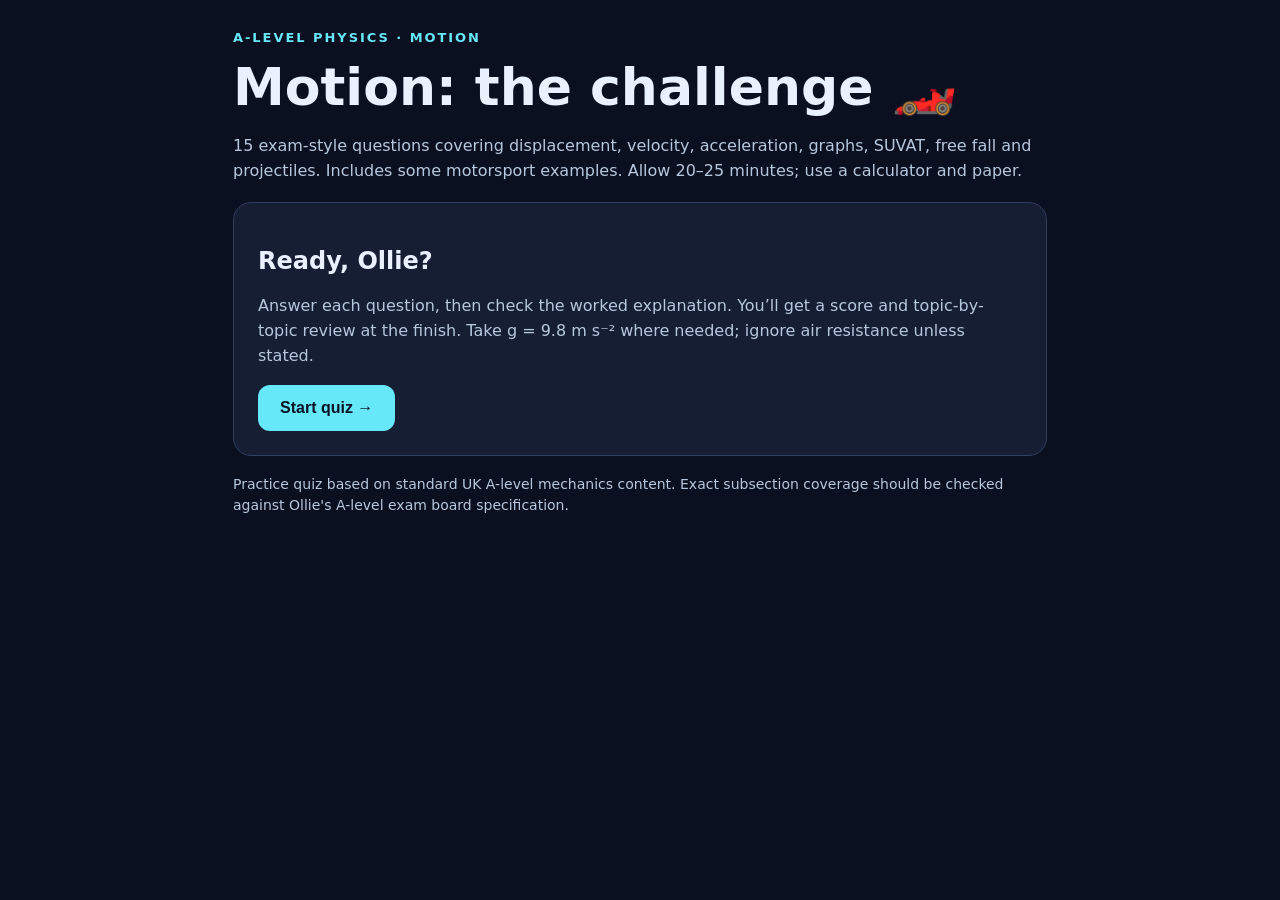
==== index.html @ 250aedac "Add A-level Physics Motion quiz as index.html Co-Authored-By: Claude Opus 5.5 <noreply@anthropic.com" ====
<!doctype html><html lang="en"><head><meta charset="utf-8"><meta name="viewport" content="width=device-width,initial-scale=1"><title>Ollie's A-Level Physics | Motion Quiz</title><style>:root{font-family:system-ui,-apple-system,sans-serif;color:#e9f1ff;background:#0a1020}*{box-sizing:border-box}body{margin:0}main{max-width:850px;margin:auto;padding:30px 18px 80px}.tag{color:#67e8f9;font-size:13px;letter-spacing:.15em;font-weight:800}h1{font-size:clamp(32px,6vw,52px);margin:12px 0}p{line-height:1.55;color:#b7c7dd}.panel{background:#151e33;border:1px solid #31405e;border-radius:18px;padding:24px;margin:18px 0}.question{font-size:21px;font-weight:750;color:white;margin-bottom:18px}.option{display:block;width:100%;text-align:left;border:1px solid #42516b;background:#1c2941;color:#eff6ff;border-radius:12px;padding:15px;margin:10px 0;cursor:pointer;font-size:16px}.option:hover{border-color:#67e8f9}.option.selected{background:#164e63;border-color:#67e8f9}.option:disabled{cursor:default}.option.correct{border-color:#4ade80;background:#123f32}.option.wrong{border-color:#fb7185;background:#4c2338}.button{background:#67e8f9;color:#081224;border:0;border-radius:12px;padding:14px 22px;font-weight:800;cursor:pointer;font-size:16px}.button:disabled{opacity:.35;cursor:default}.muted{font-size:14px}.feedback{padding:15px;background:#0d172a;border-left:4px solid #67e8f9;border-radius:8px;margin:18px 0;line-height:1.6}.progress{height:9px;background:#25324a;border-radius:9px;overflow:hidden}.bar{height:100%;width:0;background:#67e8f9;transition:.2s}.topline{display:flex;justify-content:space-between;gap:15px;align-items:center}.hidden{display:none}#result h2{font-size:38px}.review{padding:14px;border-bottom:1px solid #30405c}.review b{color:#fff}a{color:#67e8f9}</style></head><body><main><div class="tag">A-LEVEL PHYSICS · MOTION</div><h1>Motion: the challenge 🏎️</h1><p>15 exam-style questions covering displacement, velocity, acceleration, graphs, SUVAT, free fall and projectiles. Includes some motorsport examples. Allow 20–25 minutes; use a calculator and paper.</p><div class="panel" id="intro"><h2>Ready, Ollie?</h2><p>Answer each question, then check the worked explanation. You’ll get a score and topic-by-topic review at the finish. Take g = 9.8 m s⁻² where needed; ignore air resistance unless stated.</p><button class="button" onclick="start()">Start quiz →</button></div><div id="play" class="hidden"><div class="topline"><span id="count"></span><span id="score"></span></div><div class="progress"><div class="bar" id="bar"></div></div><section class="panel"><div id="topic" class="tag"></div><div id="question" class="question"></div><div id="options"></div><div id="feedback" class="feedback hidden" aria-live="polite"></div><button class="button" id="next" onclick="next()" disabled>Check answer</button></section></div><div class="panel hidden" id="result"><h2 id="headline"></h2><p id="summary"></p><h3>Question review</h3><div id="review"></div><button class="button" onclick="restart()">Try again ↻</button></div><p class="muted">Practice quiz based on standard UK A-level mechanics content. Exact subsection coverage should be checked against Ollie's A-level exam board specification.</p></main><script>
const qs=[
{t:'Vectors and scalars',q:'A car drives 300 m east, then 400 m north. What is the magnitude of its displacement?',a:['700 m','500 m','100 m','350 m'],c:1,e:'Displacement is a vector. Use Pythagoras: √(300² + 400²) = 500 m; 700 m is the distance travelled.'},
{t:'Average velocity',q:'A runner moves 120 m east in 20 s, then 40 m west in 10 s. What is their average velocity?',a:['5.33 m s⁻¹ east','2.67 m s⁻¹ east','4.00 m s⁻¹ east','2.67 m s⁻¹ west'],c:1,e:'Net displacement = 120 − 40 = 80 m east. Total time = 30 s. Average velocity = 80/30 = 2.67 m s⁻¹ east.'},
{t:'Acceleration',q:'A racing car accelerates uniformly from 8 m s⁻¹ to 32 m s⁻¹ in 6 s. What is its acceleration?',a:['4 m s⁻²','6 m s⁻²','24 m s⁻²','5.33 m s⁻²'],c:0,e:'a = (v − u)/t = (32 − 8)/6 = 4 m s⁻².'},
{t:'Velocity–time graphs',q:'A car travels at 10 m s⁻¹ for 4 s, then accelerates uniformly to 20 m s⁻¹ over the next 6 s. What is the total displacement?',a:['100 m','130 m','160 m','150 m'],c:1,e:'Area under a velocity–time graph gives displacement. First rectangle = 10 × 4 = 40 m. Then trapezium = (10 + 20)/2 × 6 = 90 m. Total = 130 m.'},
{t:'Graph gradients',q:'What does the gradient of a displacement–time graph represent?',a:['Acceleration','Distance','Velocity','Resultant force'],c:2,e:'Gradient = change in displacement / change in time, which is velocity. Its sign gives direction.'},
{t:'SUVAT',q:'A vehicle starts from rest and accelerates uniformly at 3 m s⁻² for 8 s. How far does it travel?',a:['96 m','192 m','24 m','64 m'],c:0,e:'s = ut + ½at² = 0 + ½ × 3 × 8² = 96 m.'},
{t:'Braking distance',q:'A car travelling at 25 m s⁻¹ brakes uniformly at 5 m s⁻². What is its braking distance?',a:['62.5 m','125 m','50 m','100 m'],c:0,e:'v² = u² + 2as. With v = 0 and a = −5: 0 = 625 − 10s, so s = 62.5 m.'},
{t:'Free fall',q:'A stone is released from rest and falls freely for 3.0 s. How far does it fall?',a:['29.4 m','44.1 m','88.2 m','14.7 m'],c:1,e:'s = ½gt² = 0.5 × 9.8 × 3² = 44.1 m.'},
{t:'Vertical motion',q:'A ball is thrown vertically upwards at 19.6 m s⁻¹. How long does it take to reach its highest point?',a:['1.0 s','4.0 s','2.0 s','9.8 s'],c:2,e:'At the top, vertical velocity is zero. v = u + at gives 0 = 19.6 − 9.8t, hence t = 2.0 s.'},
{t:'Projectiles',q:'A ball is launched horizontally at 12 m s⁻¹ from a 19.6 m-high platform. How far horizontally does it travel before landing?',a:['12 m','19.6 m','48 m','24 m'],c:3,e:'Vertical fall: 19.6 = ½ × 9.8 × t², so t = 2 s. Horizontal displacement = 12 × 2 = 24 m.'},
{t:'Projectile components',q:'A projectile is launched at 20 m s⁻¹ at 30° above the horizontal. What is its initial vertical velocity?',a:['17.3 m s⁻¹','10.0 m s⁻¹','20.0 m s⁻¹','5.0 m s⁻¹'],c:1,e:'Vertical component = 20 sin 30° = 10.0 m s⁻¹. Horizontal component would be 20 cos 30°.'},
{t:'Projectile reasoning',q:'For a projectile with no air resistance, which statement is correct at its highest point?',a:['Its velocity and acceleration are both zero','Its horizontal velocity is zero','Its vertical velocity is zero but its acceleration is downward','Its acceleration changes direction'],c:2,e:'Vertical velocity is momentarily zero, but horizontal velocity remains constant. Acceleration is still 9.8 m s⁻² downward.'},
{t:'Interpreting motion',q:'A velocity–time graph is a straight line sloping down from +12 m s⁻¹ to −4 m s⁻¹ over 8 s. What is the acceleration?',a:['−2 m s⁻²','+2 m s⁻²','−1 m s⁻²','+1 m s⁻²'],c:0,e:'Gradient = (−4 − 12)/8 = −2 m s⁻². Negative velocity at the end indicates motion in the opposite direction.'},
{t:'Two-stage motion',q:'An F1 car accelerates uniformly from 10 to 30 m s⁻¹ over 100 m. What is its acceleration?',a:['2 m s⁻²','8 m s⁻²','4 m s⁻²','6 m s⁻²'],c:2,e:'v² = u² + 2as, so a = (30² − 10²)/(2 × 100) = 800/200 = 4 m s⁻².'},
{t:'Motion assumptions',q:'Which situation allows the constant-acceleration SUVAT equations to be used directly over the entire interval?',a:['A car with acceleration increasing steadily','A ball falling with significant changing air resistance','A vehicle travelling around a circular track at constant speed','A trolley moving along a straight track with constant acceleration'],c:3,e:'The SUVAT equations require constant acceleration over the interval. Constant speed around a curve still involves changing velocity direction.'}
];let i=0,chosen=null,checked=false,points=0,answers=[];function start(){document.getElementById('intro').classList.add('hidden');document.getElementById('play').classList.remove('hidden');render()}function render(){let x=qs[i];chosen=null;checked=false;document.getElementById('count').textContent=`Question ${i+1} of ${qs.length}`;document.getElementById('score').textContent=`Score: ${points}`;document.getElementById('bar').style.width=`${i/qs.length*100}%`;document.getElementById('topic').textContent=x.t;document.getElementById('question').textContent=x.q;document.getElementById('options').innerHTML='';x.a.forEach((a,j)=>{let b=document.createElement('button');b.className='option';b.textContent=String.fromCharCode(65+j)+'. '+a;b.onclick=()=>{if(checked)return;chosen=j;document.querySelectorAll('.option').forEach(z=>z.classList.remove('selected'));b.classList.add('selected');document.getElementById('next').disabled=false};document.getElementById('options').appendChild(b)});document.getElementById('feedback').classList.add('hidden');let n=document.getElementById('next');n.textContent='Check answer';n.disabled=true}function next(){if(!checked){checked=true;let x=qs[i],ok=chosen===x.c;if(ok)points++;answers.push({x,chosen,ok});document.querySelectorAll('.option').forEach((b,j)=>{b.disabled=true;if(j===x.c)b.classList.add('correct');else if(j===chosen)b.classList.add('wrong')});let f=document.getElementById('feedback');f.textContent=(ok?'✓ Correct! ':'✗ Not quite. ')+x.e;f.classList.remove('hidden');document.getElementById('score').textContent=`Score: ${points}`;document.getElementById('next').textContent=i===qs.length-1?'View results →':'Next question →'}else{if(++i===qs.length)finish();else render()}}function finish(){document.getElementById('play').classList.add('hidden');document.getElementById('result').classList.remove('hidden');document.getElementById('headline').textContent=`${points} / ${qs.length} · ${Math.round(points/qs.length*100)}%`;document.getElementById('summary').textContent=points>=13?'Excellent command of the topic. Review any missed explanations.':points>=10?'Strong effort. Review the missed topics and retry.':'Good diagnostic practice. Revisit the worked explanations and have another go.';document.getElementById('review').innerHTML=answers.map((r,j)=>`<div class="review"><b>${r.ok?'✓':'✗'} Q${j+1} — ${r.x.t}</b><p>${r.x.q}</p><p>Your answer: ${r.x.a[r.chosen]}<br>Correct answer: ${r.x.a[r.x.c]}</p><p>${r.x.e}</p></div>`).join('');window.scrollTo(0,0)}function restart(){i=0;chosen=null;checked=false;points=0;answers=[];document.getElementById('result').classList.add('hidden');document.getElementById('play').classList.remove('hidden');render();window.scrollTo(0,0)}
</script></body></html>
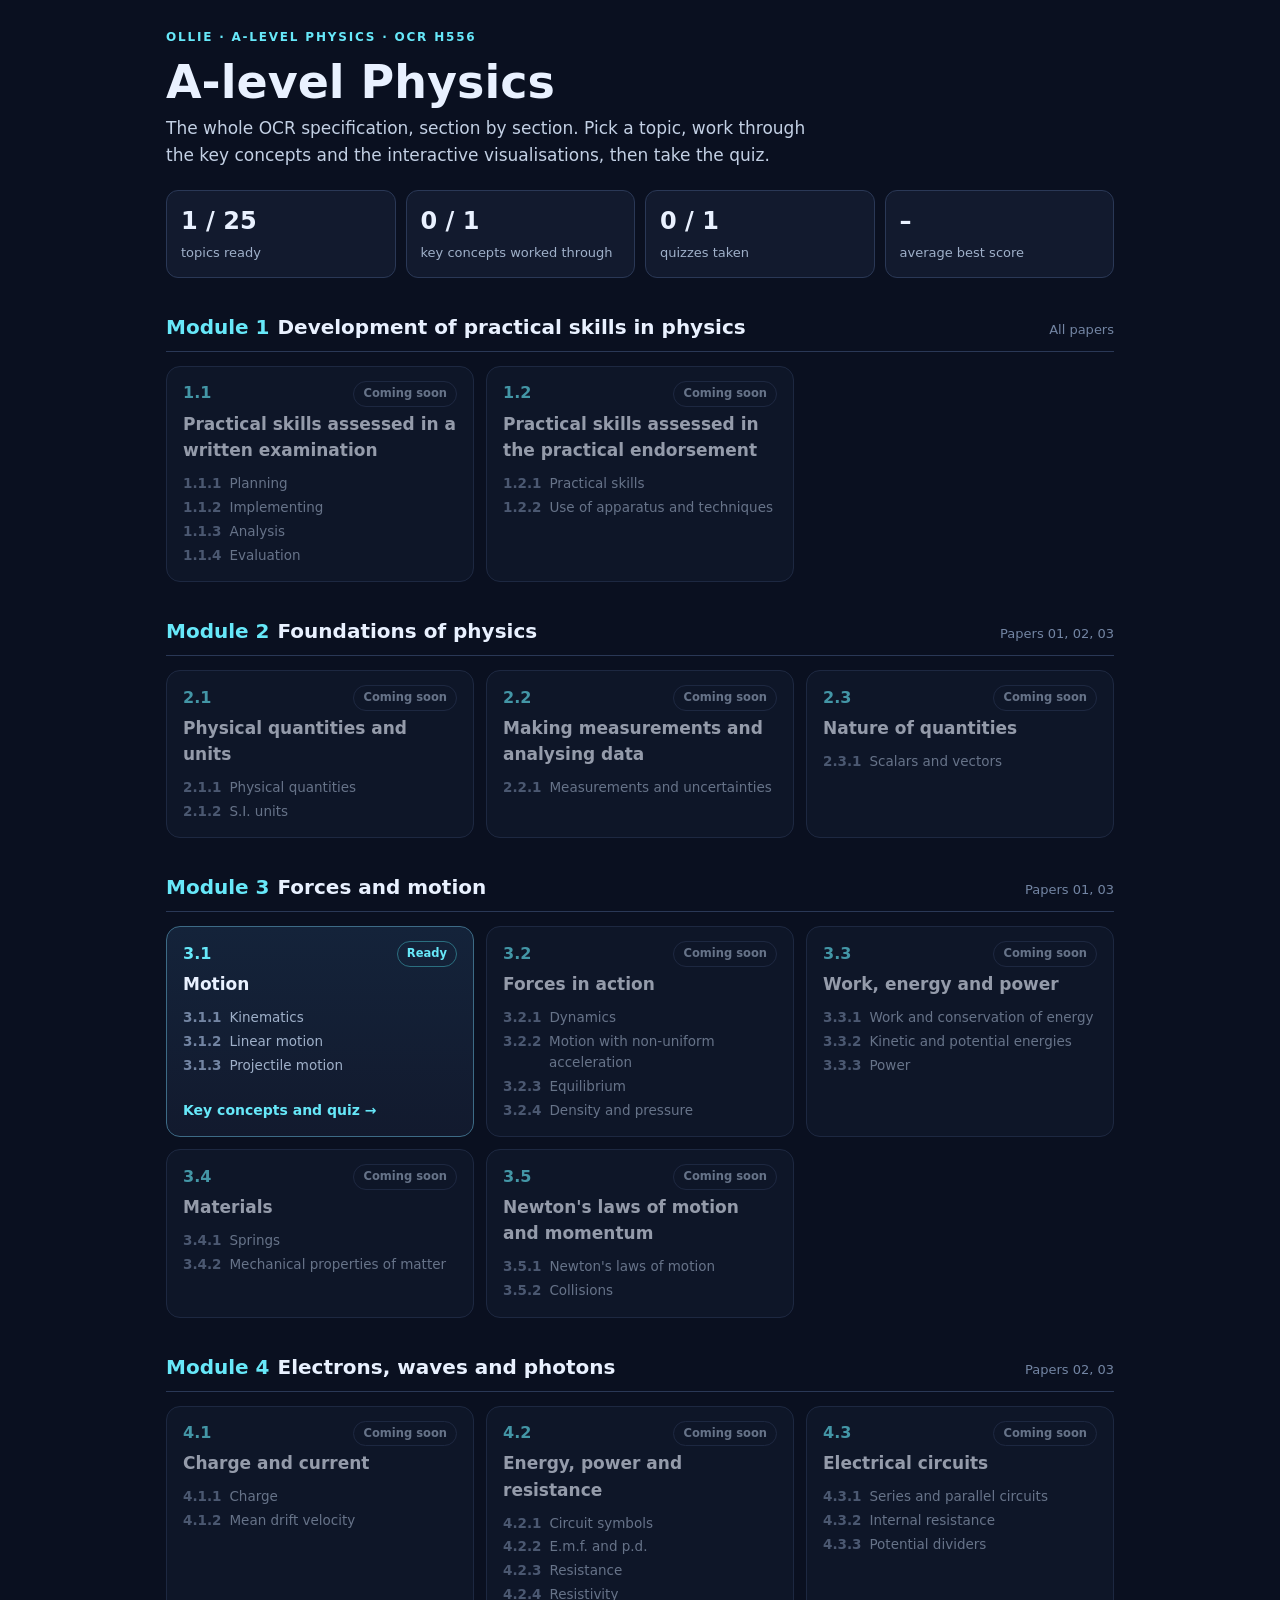
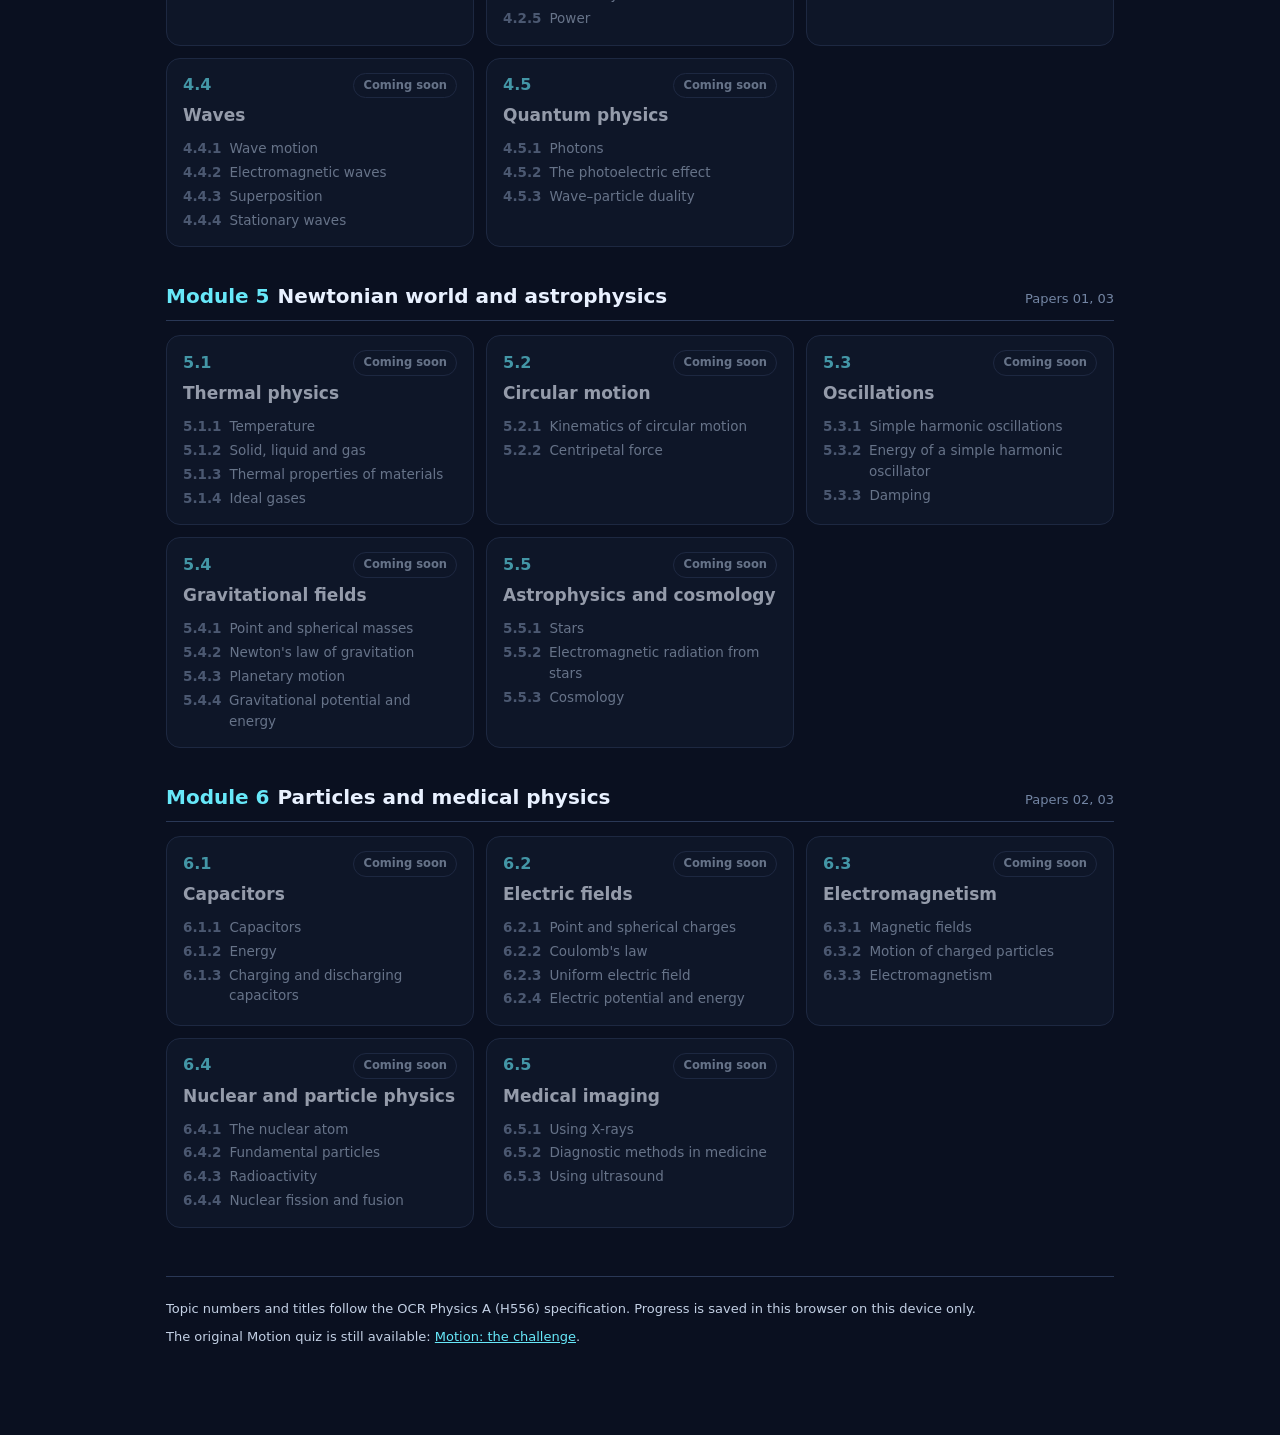
==== commit b2c10b13: "Add Physics syllabus site with 3.1 Motion pilot Replace the single quiz page with a syllabus home pa" ====
--- a/index.html
+++ b/index.html
@@ -1,19 +1,28 @@
-<!doctype html><html lang="en"><head><meta charset="utf-8"><meta name="viewport" content="width=device-width,initial-scale=1"><title>Ollie's A-Level Physics | Motion Quiz</title><style>:root{font-family:system-ui,-apple-system,sans-serif;color:#e9f1ff;background:#0a1020}*{box-sizing:border-box}body{margin:0}main{max-width:850px;margin:auto;padding:30px 18px 80px}.tag{color:#67e8f9;font-size:13px;letter-spacing:.15em;font-weight:800}h1{font-size:clamp(32px,6vw,52px);margin:12px 0}p{line-height:1.55;color:#b7c7dd}.panel{background:#151e33;border:1px solid #31405e;border-radius:18px;padding:24px;margin:18px 0}.question{font-size:21px;font-weight:750;color:white;margin-bottom:18px}.option{display:block;width:100%;text-align:left;border:1px solid #42516b;background:#1c2941;color:#eff6ff;border-radius:12px;padding:15px;margin:10px 0;cursor:pointer;font-size:16px}.option:hover{border-color:#67e8f9}.option.selected{background:#164e63;border-color:#67e8f9}.option:disabled{cursor:default}.option.correct{border-color:#4ade80;background:#123f32}.option.wrong{border-color:#fb7185;background:#4c2338}.button{background:#67e8f9;color:#081224;border:0;border-radius:12px;padding:14px 22px;font-weight:800;cursor:pointer;font-size:16px}.button:disabled{opacity:.35;cursor:default}.muted{font-size:14px}.feedback{padding:15px;background:#0d172a;border-left:4px solid #67e8f9;border-radius:8px;margin:18px 0;line-height:1.6}.progress{height:9px;background:#25324a;border-radius:9px;overflow:hidden}.bar{height:100%;width:0;background:#67e8f9;transition:.2s}.topline{display:flex;justify-content:space-between;gap:15px;align-items:center}.hidden{display:none}#result h2{font-size:38px}.review{padding:14px;border-bottom:1px solid #30405c}.review b{color:#fff}a{color:#67e8f9}</style></head><body><main><div class="tag">A-LEVEL PHYSICS · MOTION</div><h1>Motion: the challenge 🏎️</h1><p>15 exam-style questions covering displacement, velocity, acceleration, graphs, SUVAT, free fall and projectiles. Includes some motorsport examples. Allow 20–25 minutes; use a calculator and paper.</p><div class="panel" id="intro"><h2>Ready, Ollie?</h2><p>Answer each question, then check the worked explanation. You’ll get a score and topic-by-topic review at the finish. Take g = 9.8 m s⁻² where needed; ignore air resistance unless stated.</p><button class="button" onclick="start()">Start quiz →</button></div><div id="play" class="hidden"><div class="topline"><span id="count"></span><span id="score"></span></div><div class="progress"><div class="bar" id="bar"></div></div><section class="panel"><div id="topic" class="tag"></div><div id="question" class="question"></div><div id="options"></div><div id="feedback" class="feedback hidden" aria-live="polite"></div><button class="button" id="next" onclick="next()" disabled>Check answer</button></section></div><div class="panel hidden" id="result"><h2 id="headline"></h2><p id="summary"></p><h3>Question review</h3><div id="review"></div><button class="button" onclick="restart()">Try again ↻</button></div><p class="muted">Practice quiz based on standard UK A-level mechanics content. Exact subsection coverage should be checked against Ollie's A-level exam board specification.</p></main><script>
-const qs=[
-{t:'Vectors and scalars',q:'A car drives 300 m east, then 400 m north. What is the magnitude of its displacement?',a:['700 m','500 m','100 m','350 m'],c:1,e:'Displacement is a vector. Use Pythagoras: √(300² + 400²) = 500 m; 700 m is the distance travelled.'},
-{t:'Average velocity',q:'A runner moves 120 m east in 20 s, then 40 m west in 10 s. What is their average velocity?',a:['5.33 m s⁻¹ east','2.67 m s⁻¹ east','4.00 m s⁻¹ east','2.67 m s⁻¹ west'],c:1,e:'Net displacement = 120 − 40 = 80 m east. Total time = 30 s. Average velocity = 80/30 = 2.67 m s⁻¹ east.'},
-{t:'Acceleration',q:'A racing car accelerates uniformly from 8 m s⁻¹ to 32 m s⁻¹ in 6 s. What is its acceleration?',a:['4 m s⁻²','6 m s⁻²','24 m s⁻²','5.33 m s⁻²'],c:0,e:'a = (v − u)/t = (32 − 8)/6 = 4 m s⁻².'},
-{t:'Velocity–time graphs',q:'A car travels at 10 m s⁻¹ for 4 s, then accelerates uniformly to 20 m s⁻¹ over the next 6 s. What is the total displacement?',a:['100 m','130 m','160 m','150 m'],c:1,e:'Area under a velocity–time graph gives displacement. First rectangle = 10 × 4 = 40 m. Then trapezium = (10 + 20)/2 × 6 = 90 m. Total = 130 m.'},
-{t:'Graph gradients',q:'What does the gradient of a displacement–time graph represent?',a:['Acceleration','Distance','Velocity','Resultant force'],c:2,e:'Gradient = change in displacement / change in time, which is velocity. Its sign gives direction.'},
-{t:'SUVAT',q:'A vehicle starts from rest and accelerates uniformly at 3 m s⁻² for 8 s. How far does it travel?',a:['96 m','192 m','24 m','64 m'],c:0,e:'s = ut + ½at² = 0 + ½ × 3 × 8² = 96 m.'},
-{t:'Braking distance',q:'A car travelling at 25 m s⁻¹ brakes uniformly at 5 m s⁻². What is its braking distance?',a:['62.5 m','125 m','50 m','100 m'],c:0,e:'v² = u² + 2as. With v = 0 and a = −5: 0 = 625 − 10s, so s = 62.5 m.'},
-{t:'Free fall',q:'A stone is released from rest and falls freely for 3.0 s. How far does it fall?',a:['29.4 m','44.1 m','88.2 m','14.7 m'],c:1,e:'s = ½gt² = 0.5 × 9.8 × 3² = 44.1 m.'},
-{t:'Vertical motion',q:'A ball is thrown vertically upwards at 19.6 m s⁻¹. How long does it take to reach its highest point?',a:['1.0 s','4.0 s','2.0 s','9.8 s'],c:2,e:'At the top, vertical velocity is zero. v = u + at gives 0 = 19.6 − 9.8t, hence t = 2.0 s.'},
-{t:'Projectiles',q:'A ball is launched horizontally at 12 m s⁻¹ from a 19.6 m-high platform. How far horizontally does it travel before landing?',a:['12 m','19.6 m','48 m','24 m'],c:3,e:'Vertical fall: 19.6 = ½ × 9.8 × t², so t = 2 s. Horizontal displacement = 12 × 2 = 24 m.'},
-{t:'Projectile components',q:'A projectile is launched at 20 m s⁻¹ at 30° above the horizontal. What is its initial vertical velocity?',a:['17.3 m s⁻¹','10.0 m s⁻¹','20.0 m s⁻¹','5.0 m s⁻¹'],c:1,e:'Vertical component = 20 sin 30° = 10.0 m s⁻¹. Horizontal component would be 20 cos 30°.'},
-{t:'Projectile reasoning',q:'For a projectile with no air resistance, which statement is correct at its highest point?',a:['Its velocity and acceleration are both zero','Its horizontal velocity is zero','Its vertical velocity is zero but its acceleration is downward','Its acceleration changes direction'],c:2,e:'Vertical velocity is momentarily zero, but horizontal velocity remains constant. Acceleration is still 9.8 m s⁻² downward.'},
-{t:'Interpreting motion',q:'A velocity–time graph is a straight line sloping down from +12 m s⁻¹ to −4 m s⁻¹ over 8 s. What is the acceleration?',a:['−2 m s⁻²','+2 m s⁻²','−1 m s⁻²','+1 m s⁻²'],c:0,e:'Gradient = (−4 − 12)/8 = −2 m s⁻². Negative velocity at the end indicates motion in the opposite direction.'},
-{t:'Two-stage motion',q:'An F1 car accelerates uniformly from 10 to 30 m s⁻¹ over 100 m. What is its acceleration?',a:['2 m s⁻²','8 m s⁻²','4 m s⁻²','6 m s⁻²'],c:2,e:'v² = u² + 2as, so a = (30² − 10²)/(2 × 100) = 800/200 = 4 m s⁻².'},
-{t:'Motion assumptions',q:'Which situation allows the constant-acceleration SUVAT equations to be used directly over the entire interval?',a:['A car with acceleration increasing steadily','A ball falling with significant changing air resistance','A vehicle travelling around a circular track at constant speed','A trolley moving along a straight track with constant acceleration'],c:3,e:'The SUVAT equations require constant acceleration over the interval. Constant speed around a curve still involves changing velocity direction.'}
-];let i=0,chosen=null,checked=false,points=0,answers=[];function start(){document.getElementById('intro').classList.add('hidden');document.getElementById('play').classList.remove('hidden');render()}function render(){let x=qs[i];chosen=null;checked=false;document.getElementById('count').textContent=`Question ${i+1} of ${qs.length}`;document.getElementById('score').textContent=`Score: ${points}`;document.getElementById('bar').style.width=`${i/qs.length*100}%`;document.getElementById('topic').textContent=x.t;document.getElementById('question').textContent=x.q;document.getElementById('options').innerHTML='';x.a.forEach((a,j)=>{let b=document.createElement('button');b.className='option';b.textContent=String.fromCharCode(65+j)+'. '+a;b.onclick=()=>{if(checked)return;chosen=j;document.querySelectorAll('.option').forEach(z=>z.classList.remove('selected'));b.classList.add('selected');document.getElementById('next').disabled=false};document.getElementById('options').appendChild(b)});document.getElementById('feedback').classList.add('hidden');let n=document.getElementById('next');n.textContent='Check answer';n.disabled=true}function next(){if(!checked){checked=true;let x=qs[i],ok=chosen===x.c;if(ok)points++;answers.push({x,chosen,ok});document.querySelectorAll('.option').forEach((b,j)=>{b.disabled=true;if(j===x.c)b.classList.add('correct');else if(j===chosen)b.classList.add('wrong')});let f=document.getElementById('feedback');f.textContent=(ok?'✓ Correct! ':'✗ Not quite. ')+x.e;f.classList.remove('hidden');document.getElementById('score').textContent=`Score: ${points}`;document.getElementById('next').textContent=i===qs.length-1?'View results →':'Next question →'}else{if(++i===qs.length)finish();else render()}}function finish(){document.getElementById('play').classList.add('hidden');document.getElementById('result').classList.remove('hidden');document.getElementById('headline').textContent=`${points} / ${qs.length} · ${Math.round(points/qs.length*100)}%`;document.getElementById('summary').textContent=points>=13?'Excellent command of the topic. Review any missed explanations.':points>=10?'Strong effort. Review the missed topics and retry.':'Good diagnostic practice. Revisit the worked explanations and have another go.';document.getElementById('review').innerHTML=answers.map((r,j)=>`<div class="review"><b>${r.ok?'✓':'✗'} Q${j+1} — ${r.x.t}</b><p>${r.x.q}</p><p>Your answer: ${r.x.a[r.chosen]}<br>Correct answer: ${r.x.a[r.x.c]}</p><p>${r.x.e}</p></div>`).join('');window.scrollTo(0,0)}function restart(){i=0;chosen=null;checked=false;points=0;answers=[];document.getElementById('result').classList.add('hidden');document.getElementById('play').classList.remove('hidden');render();window.scrollTo(0,0)}
-</script></body></html>
+<!doctype html>
+<html lang="en">
+<head>
+<meta charset="utf-8">
+<meta name="viewport" content="width=device-width,initial-scale=1">
+<title>Ollie’s A-level Physics</title>
+<meta name="description" content="A-level Physics (OCR H556) key concepts, interactive motorsport visualisations and quizzes, topic by topic.">
+<link rel="stylesheet" href="assets/css/site.css">
+</head>
+<body>
+<main class="wrap">
+  <header>
+    <div class="tag">Ollie · A-level Physics · OCR H556</div>
+    <h1>A-level Physics</h1>
+    <p class="lede">The whole OCR specification, section by section. Pick a topic, work through the key concepts and the interactive visualisations, then take the quiz.</p>
+    <div id="summary" class="summary"></div>
+  </header>
+  <div id="syllabus"></div>
+  <footer>
+    <p>Topic numbers and titles follow the OCR Physics A (H556) specification. Progress is saved in this browser on this device only.</p>
+    <p>The original Motion quiz is still available: <a href="archive/motion-quiz-v1.html">Motion: the challenge</a>.</p>
+  </footer>
+</main>
+<script src="assets/js/core.js"></script>
+<script src="assets/js/syllabus.js"></script>
+<script src="assets/js/home.js"></script>
+</body>
+</html>
--- a/assets/css/site.css
+++ b/assets/css/site.css
@@ -0,0 +1,182 @@
+/* Ollie Learning – shared styles. Dark "telemetry" theme. */
+:root {
+  --bg: #0a1020;
+  --panel: #121a2e;
+  --panel-2: #18233c;
+  --inset: #0b1322;
+  --line: #2a3856;
+  --text: #e9f1ff;
+  --muted: #9fb0c9;
+  --dim: #7385a3;
+  --accent: #67e8f9;
+  --amber: #fbbf24;
+  --good: #4ade80;
+  --bad: #fb7185;
+  --violet: #a78bfa;
+  --radius: 14px;
+  font-family: system-ui, -apple-system, "Segoe UI", Roboto, sans-serif;
+  color: var(--text);
+  background: var(--bg);
+}
+* { box-sizing: border-box; }
+html { scroll-behavior: smooth; }
+@media (prefers-reduced-motion: reduce) { html { scroll-behavior: auto; } }
+body { margin: 0; background: var(--bg); line-height: 1.55; }
+a { color: var(--accent); }
+.wrap { max-width: 980px; margin: 0 auto; padding: 28px 16px 80px; }
+.tag { color: var(--accent); font-size: 12px; letter-spacing: .15em; font-weight: 800; text-transform: uppercase; }
+h1 { font-size: clamp(30px, 6vw, 46px); line-height: 1.1; margin: 10px 0 8px; }
+h2 { font-size: 24px; margin: 40px 0 6px; }
+h3 { font-size: 19px; margin: 0 0 8px; }
+p { color: #c3d0e4; margin: 8px 0; }
+.lede { font-size: 17px; max-width: 62ch; }
+.muted { color: var(--muted); font-size: 14px; }
+.num { font-variant-numeric: tabular-nums; }
+
+/* buttons */
+.btn { display: inline-flex; align-items: center; gap: 6px; background: var(--accent); color: #06111f; border: 0; border-radius: 10px; padding: 11px 18px; font: inherit; font-weight: 800; cursor: pointer; text-decoration: none; }
+.btn:disabled { opacity: .35; cursor: default; }
+.btn.ghost { background: transparent; color: var(--text); border: 1px solid var(--line); font-weight: 650; }
+.btn.small { padding: 7px 12px; font-size: 14px; border-radius: 8px; }
+.btn:focus-visible, a:focus-visible, button:focus-visible, input:focus-visible, textarea:focus-visible { outline: 2px solid var(--amber); outline-offset: 2px; }
+
+/* ---------- home ---------- */
+.summary { display: grid; grid-template-columns: repeat(auto-fit, minmax(150px, 1fr)); gap: 10px; margin: 22px 0 6px; }
+.stat { background: var(--panel); border: 1px solid var(--line); border-radius: 12px; padding: 12px 14px; }
+.stat b { display: block; font-size: 24px; font-variant-numeric: tabular-nums; }
+.stat span { color: var(--muted); font-size: 13px; }
+.module { margin-top: 34px; }
+.module-head { display: flex; justify-content: space-between; align-items: baseline; gap: 12px; flex-wrap: wrap; border-bottom: 1px solid var(--line); padding-bottom: 8px; }
+.module-head h2 { margin: 0; font-size: 20px; }
+.module-head h2 span { color: var(--accent); margin-right: 8px; }
+.module-head small { color: var(--dim); font-size: 13px; }
+.topics { display: grid; grid-template-columns: repeat(auto-fill, minmax(280px, 1fr)); gap: 12px; margin-top: 14px; }
+.topic { display: flex; flex-direction: column; background: var(--panel); border: 1px solid var(--line); border-radius: var(--radius); padding: 14px 16px; color: inherit; text-decoration: none; }
+.topic.live { border-color: #3d6b86; background: linear-gradient(180deg, #14233a, var(--panel)); }
+.topic.live:hover { border-color: var(--accent); }
+.topic.soon { opacity: .62; }
+.topic-top { display: flex; justify-content: space-between; align-items: center; gap: 8px; }
+.topic-num { color: var(--accent); font-weight: 800; font-variant-numeric: tabular-nums; }
+.topic h3 { font-size: 17px; margin: 4px 0 8px; }
+.topic ul { list-style: none; margin: 0; padding: 0; color: var(--muted); font-size: 13.5px; flex: 1; }
+.topic li { display: flex; gap: 8px; padding: 1.5px 0; }
+.topic li b { color: var(--dim); font-weight: 600; font-variant-numeric: tabular-nums; min-width: 38px; }
+.topic-foot { margin-top: 12px; font-size: 14px; font-weight: 700; color: var(--accent); }
+.pill { font-size: 11.5px; font-weight: 700; padding: 3px 9px; border-radius: 99px; border: 1px solid var(--line); color: var(--muted); white-space: nowrap; }
+.pill.read { color: var(--amber); border-color: #6b5a22; }
+.pill.done { color: var(--good); border-color: #256b45; }
+.pill.new { color: var(--accent); border-color: #2b6f80; }
+footer { margin-top: 48px; color: var(--dim); font-size: 13px; border-top: 1px solid var(--line); padding-top: 14px; }
+
+/* ---------- topic page ---------- */
+.crumb { font-size: 14px; }
+.crumb a { text-decoration: none; }
+.tabs { display: flex; gap: 6px; margin: 20px 0 0; border-bottom: 1px solid var(--line); }
+.tab { background: none; border: 0; color: var(--muted); font: inherit; font-weight: 750; padding: 11px 16px; cursor: pointer; border-bottom: 3px solid transparent; margin-bottom: -1px; }
+.tab[aria-selected="true"] { color: var(--text); border-bottom-color: var(--accent); }
+.subnav { display: flex; gap: 8px; flex-wrap: wrap; margin: 18px 0 0; }
+.subnav a { text-decoration: none; font-size: 14px; border: 1px solid var(--line); border-radius: 99px; padding: 5px 12px; color: var(--text); }
+.subnav a b { color: var(--accent); }
+.section > h2 { scroll-margin-top: 16px; }
+.section > h2 span { color: var(--accent); margin-right: 8px; }
+.block { background: var(--panel); border: 1px solid var(--line); border-radius: var(--radius); padding: 20px; margin: 16px 0; }
+.block ul { margin: 8px 0; padding-left: 20px; color: #c3d0e4; }
+.block li { margin: 5px 0; }
+.block li b, .block p b { color: var(--text); }
+.refs { display: flex; gap: 6px; flex-wrap: wrap; margin: 0 0 10px; }
+.ref { font-size: 11.5px; font-weight: 700; color: var(--accent); border: 1px solid #2b6f80; border-radius: 6px; padding: 2px 7px; cursor: help; font-variant-numeric: tabular-nums; }
+details.spec { margin: 0 0 10px; font-size: 13.5px; color: var(--muted); }
+details.spec summary { cursor: pointer; color: var(--dim); }
+details.spec ul { margin: 6px 0 0; }
+.eqn { background: var(--inset); border: 1px solid var(--line); border-radius: 10px; padding: 12px 16px; margin: 12px 0; font-size: 18px; display: flex; flex-wrap: wrap; gap: 8px 30px; align-items: center; }
+.eqn small { font-size: 13px; color: var(--muted); font-family: system-ui, sans-serif; }
+.mth { font-family: "Cambria Math", Cambria, "STIX Two Math", Georgia, "Times New Roman", serif; white-space: nowrap; font-size: 1.06em; }
+.mth sub, .mth sup { font-size: .72em; line-height: 0; }
+.example { background: var(--inset); border-left: 3px solid var(--amber); border-radius: 8px; padding: 12px 16px; margin: 14px 0 4px; }
+.example h4 { margin: 0 0 6px; font-size: 13px; letter-spacing: .1em; text-transform: uppercase; color: var(--amber); }
+.example p { margin: 5px 0; }
+.traps { border-left: 3px solid var(--bad); background: #1c1626; border-radius: 8px; padding: 10px 16px; margin: 14px 0 0; }
+.traps h4 { margin: 0 0 4px; font-size: 13px; letter-spacing: .1em; text-transform: uppercase; color: var(--bad); }
+.traps ul { margin: 4px 0; }
+table.cmp { width: 100%; border-collapse: collapse; font-size: 14.5px; margin: 10px 0; }
+table.cmp th, table.cmp td { text-align: left; padding: 7px 10px; border-bottom: 1px solid var(--line); vertical-align: top; }
+table.cmp th { color: var(--muted); font-size: 12px; text-transform: uppercase; letter-spacing: .06em; }
+.table-scroll { overflow-x: auto; }
+.diagram { background: var(--inset); border: 1px solid var(--line); border-radius: 10px; padding: 8px; margin: 12px 0; }
+.diagram svg { display: block; width: 100%; max-width: 600px; height: auto; margin: 0 auto; }
+.done-bar { display: flex; flex-wrap: wrap; gap: 12px; align-items: center; justify-content: space-between; background: var(--panel-2); border: 1px solid var(--line); border-radius: var(--radius); padding: 16px 20px; margin-top: 26px; }
+.done-bar label { display: flex; gap: 10px; align-items: center; font-weight: 650; cursor: pointer; }
+.done-bar input { width: 20px; height: 20px; accent-color: var(--accent); }
+
+/* ---------- visualisations ---------- */
+.viz { background: var(--inset); border: 1px solid var(--line); border-radius: 12px; padding: 14px; margin: 16px 0 6px; }
+.viz-head { display: flex; align-items: center; gap: 10px; flex-wrap: wrap; }
+.viz-tag { font-size: 10.5px; letter-spacing: .14em; text-transform: uppercase; font-weight: 800; color: #06111f; background: var(--accent); border-radius: 5px; padding: 2px 7px; }
+.viz-hint { font-size: 14px; color: var(--muted); margin: 6px 0 10px; }
+.viz-canvas { width: 100%; }
+.viz-canvas canvas { display: block; width: 100%; border-radius: 8px; }
+.viz-player { display: flex; align-items: center; gap: 10px; margin-top: 10px; }
+.viz-player input[type=range] { flex: 1; }
+.viz-controls { display: grid; grid-template-columns: repeat(auto-fit, minmax(220px, 1fr)); gap: 8px 22px; margin-top: 12px; }
+.ctl { display: grid; grid-template-columns: 1fr auto; gap: 2px 8px; font-size: 13.5px; }
+.ctl span { color: var(--muted); }
+.ctl output { color: var(--text); font-variant-numeric: tabular-nums; font-weight: 650; }
+.ctl input { grid-column: 1 / -1; width: 100%; }
+input[type=range] { accent-color: var(--accent); height: 22px; }
+.viz-toggles { display: flex; gap: 6px 18px; flex-wrap: wrap; margin-top: 10px; font-size: 13.5px; color: var(--muted); }
+.viz-toggles label { display: flex; gap: 6px; align-items: center; cursor: pointer; }
+.viz-toggles input { accent-color: var(--accent); width: 16px; height: 16px; }
+.viz-buttons { display: flex; gap: 8px; flex-wrap: wrap; margin-top: 10px; }
+.viz-read { display: grid; grid-template-columns: repeat(auto-fit, minmax(130px, 1fr)); gap: 8px; margin-top: 12px; }
+.tile { background: var(--panel); border: 1px solid var(--line); border-radius: 9px; padding: 7px 10px; }
+.tile span { display: block; font-size: 11.5px; color: var(--muted); }
+.tile b { font-size: 16px; font-variant-numeric: tabular-nums; }
+.viz-note { font-size: 14px; color: #c3d0e4; margin: 10px 2px 0; min-height: 1.5em; }
+
+/* ---------- quiz ---------- */
+.quiz-panel { background: var(--panel); border: 1px solid var(--line); border-radius: var(--radius); padding: 22px; margin: 18px 0; }
+.quiz-top { display: flex; justify-content: space-between; gap: 12px; font-size: 14px; color: var(--muted); margin-top: 18px; }
+.progress { height: 8px; background: #25324a; border-radius: 8px; overflow: hidden; margin-top: 8px; }
+.progress div { height: 100%; width: 0; background: var(--accent); transition: width .2s; }
+.q-meta { display: flex; gap: 8px; flex-wrap: wrap; align-items: center; margin-bottom: 10px; }
+.q-kind { font-size: 11.5px; font-weight: 800; letter-spacing: .1em; text-transform: uppercase; color: var(--amber); }
+.q-text { font-size: 18.5px; font-weight: 650; color: #fff; margin: 0 0 14px; }
+.q-text p { color: #fff; margin: 0 0 8px; }
+.q-fig { background: var(--inset); border: 1px solid var(--line); border-radius: 10px; padding: 8px; margin: 0 0 14px; max-width: 460px; }
+.q-fig svg { display: block; width: 100%; height: auto; }
+.opt { display: block; width: 100%; text-align: left; border: 1px solid #42516b; background: #1c2941; color: #eff6ff; border-radius: 11px; padding: 13px 14px; margin: 9px 0; cursor: pointer; font: inherit; }
+.opt:hover:not(:disabled) { border-color: var(--accent); }
+.opt.sel { background: #164e63; border-color: var(--accent); }
+.opt:disabled { cursor: default; }
+.opt.right { border-color: var(--good); background: #123f32; }
+.opt.wrong { border-color: var(--bad); background: #4c2338; }
+.num-row { display: flex; gap: 10px; align-items: center; flex-wrap: wrap; margin: 6px 0 4px; }
+.num-row input { font: inherit; font-size: 18px; width: 170px; padding: 10px 12px; border-radius: 10px; border: 1px solid #42516b; background: #0d172a; color: #fff; }
+.num-row .unit { font-size: 17px; }
+.written textarea { width: 100%; min-height: 120px; font: inherit; padding: 12px; border-radius: 10px; border: 1px solid #42516b; background: #0d172a; color: #fff; resize: vertical; }
+.scheme { list-style: none; padding: 0; margin: 10px 0; }
+.scheme li { display: flex; gap: 10px; align-items: flex-start; padding: 8px 10px; border: 1px solid var(--line); border-radius: 9px; margin: 6px 0; background: var(--inset); }
+.scheme input { width: 18px; height: 18px; margin-top: 3px; accent-color: var(--good); flex: none; }
+.scheme label { cursor: pointer; color: #dbe6f6; }
+.feedback { padding: 14px 16px; background: #0d172a; border-left: 4px solid var(--accent); border-radius: 8px; margin: 16px 0; }
+.feedback.ok { border-left-color: var(--good); }
+.feedback.no { border-left-color: var(--bad); }
+.feedback h4 { margin: 0 0 6px; font-size: 15px; }
+.feedback p { margin: 5px 0; }
+.q-actions { display: flex; gap: 10px; flex-wrap: wrap; align-items: center; margin-top: 12px; }
+.score-big { font-size: clamp(38px, 9vw, 60px); font-weight: 850; line-height: 1; margin: 6px 0; font-variant-numeric: tabular-nums; }
+.bars { display: grid; gap: 10px; margin: 16px 0; }
+.bar-row { display: grid; grid-template-columns: minmax(120px, 220px) 1fr auto; gap: 10px; align-items: center; font-size: 14px; }
+.bar-row .track { height: 10px; background: #25324a; border-radius: 6px; overflow: hidden; }
+.bar-row .track div { height: 100%; background: var(--accent); }
+.review { border-top: 1px solid var(--line); padding: 10px 0; }
+.review summary { cursor: pointer; font-weight: 650; }
+.review .mark { font-variant-numeric: tabular-nums; color: var(--muted); font-weight: 500; }
+.hidden { display: none !important; }
+
+@media (max-width: 520px) {
+  .block { padding: 16px 14px; }
+  .quiz-panel { padding: 16px 14px; }
+  .viz { padding: 10px; }
+  .eqn { font-size: 16.5px; }
+}
